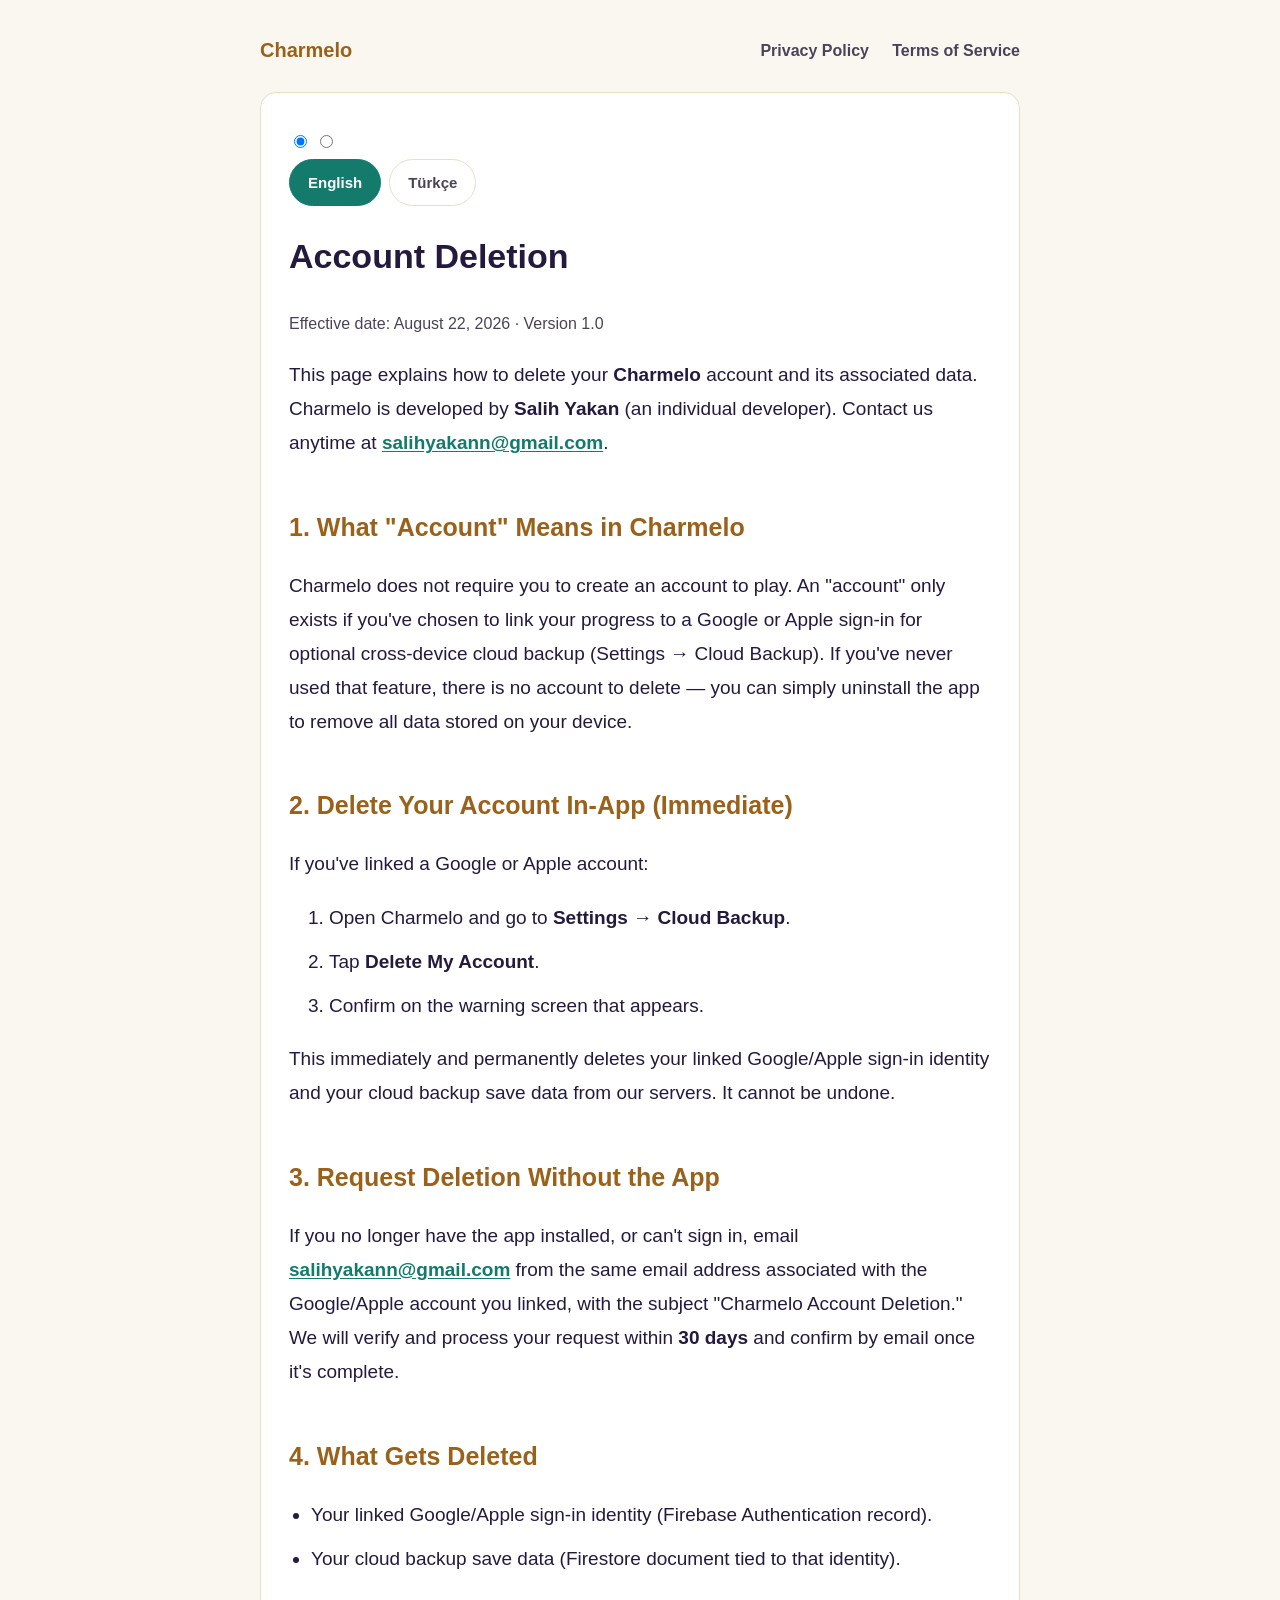
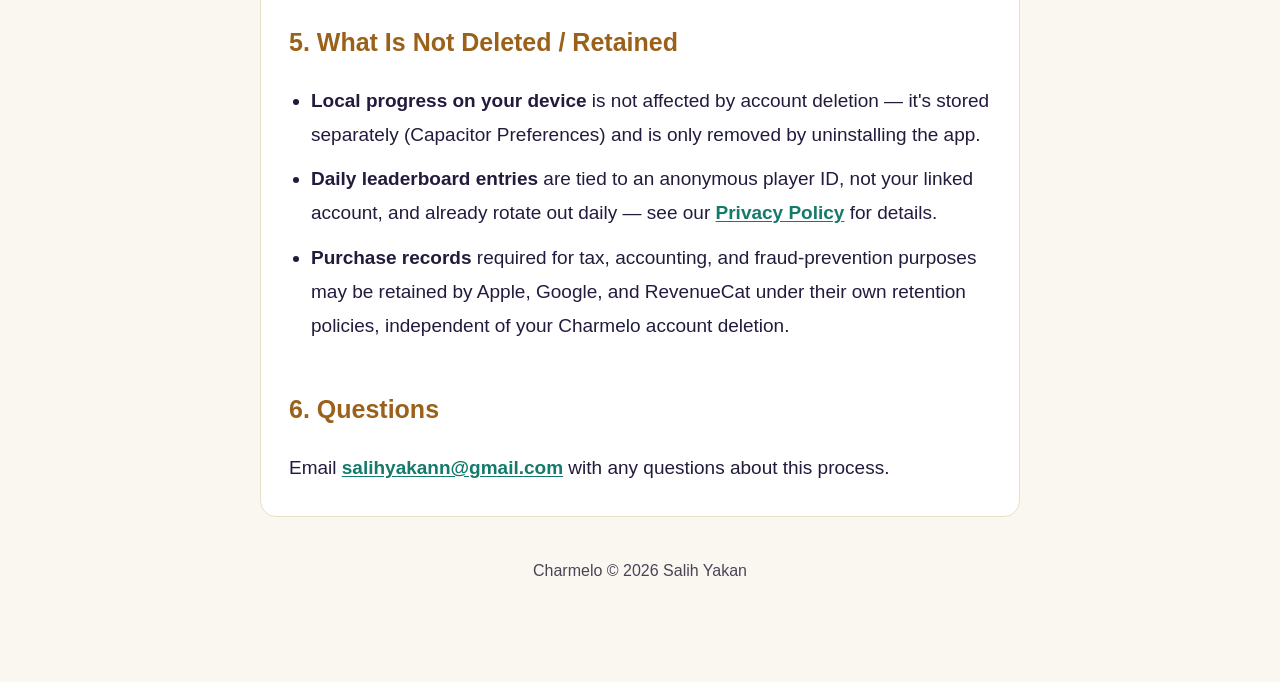
==== account-deletion.html @ 352c4629 "Add account deletion page" ====
<!doctype html>
<html lang="en">
<head>
<meta charset="utf-8">
<meta name="viewport" content="width=device-width, initial-scale=1">
<title>Account Deletion — Charmelo</title>
<link rel="stylesheet" href="style.css">
</head>
<body>
<div class="wrap">
  <header class="site">
    <a class="brand" href="./">Charmelo</a>
    <nav class="top">
      <a href="privacy-policy.html">Privacy Policy</a>
      <a href="terms-of-service.html">Terms of Service</a>
    </nav>
  </header>

  <div class="card">
    <input type="radio" name="lang" id="lang-en" checked>
    <input type="radio" name="lang" id="lang-tr">
    <div class="lang-toggle">
      <label for="lang-en">English</label>
      <label for="lang-tr">Türkçe</label>
    </div>

    <div class="content">
      <div class="doc-en">
        <h1>Account Deletion</h1>
        <p class="muted">Effective date: August 22, 2026 · Version 1.0</p>

        <p>This page explains how to delete your <strong>Charmelo</strong> account and its associated data.
        Charmelo is developed by <strong>Salih Yakan</strong> (an individual developer). Contact us anytime at
        <a href="mailto:salihyakann@gmail.com">salihyakann@gmail.com</a>.</p>

        <h2>1. What "Account" Means in Charmelo</h2>
        <p>Charmelo does not require you to create an account to play. An "account" only exists if you've
        chosen to link your progress to a Google or Apple sign-in for optional cross-device cloud backup
        (Settings → Cloud Backup). If you've never used that feature, there is no account to delete — you can
        simply uninstall the app to remove all data stored on your device.</p>

        <h2>2. Delete Your Account In-App (Immediate)</h2>
        <p>If you've linked a Google or Apple account:</p>
        <ol>
          <li>Open Charmelo and go to <strong>Settings → Cloud Backup</strong>.</li>
          <li>Tap <strong>Delete My Account</strong>.</li>
          <li>Confirm on the warning screen that appears.</li>
        </ol>
        <p>This immediately and permanently deletes your linked Google/Apple sign-in identity and your cloud
        backup save data from our servers. It cannot be undone.</p>

        <h2>3. Request Deletion Without the App</h2>
        <p>If you no longer have the app installed, or can't sign in, email
        <a href="mailto:salihyakann@gmail.com">salihyakann@gmail.com</a> from the same email address associated
        with the Google/Apple account you linked, with the subject "Charmelo Account Deletion." We will verify
        and process your request within <strong>30 days</strong> and confirm by email once it's complete.</p>

        <h2>4. What Gets Deleted</h2>
        <ul>
          <li>Your linked Google/Apple sign-in identity (Firebase Authentication record).</li>
          <li>Your cloud backup save data (Firestore document tied to that identity).</li>
        </ul>

        <h2>5. What Is Not Deleted / Retained</h2>
        <ul>
          <li><strong>Local progress on your device</strong> is not affected by account deletion — it's stored
          separately (Capacitor Preferences) and is only removed by uninstalling the app.</li>
          <li><strong>Daily leaderboard entries</strong> are tied to an anonymous player ID, not your linked
          account, and already rotate out daily — see our
          <a href="privacy-policy.html">Privacy Policy</a> for details.</li>
          <li><strong>Purchase records</strong> required for tax, accounting, and fraud-prevention purposes may
          be retained by Apple, Google, and RevenueCat under their own retention policies, independent of your
          Charmelo account deletion.</li>
        </ul>

        <h2>6. Questions</h2>
        <p>Email <a href="mailto:salihyakann@gmail.com">salihyakann@gmail.com</a> with any questions about this
        process.</p>
      </div>

      <div class="doc-tr">
        <h1>Hesap Silme</h1>
        <p class="muted">Yürürlük tarihi: 22 Ağustos 2026 · Sürüm 1.0</p>

        <p>Bu sayfa, <strong>Charmelo</strong> hesabınızı ve ilişkili verilerinizi nasıl silebileceğinizi
        açıklar. Charmelo, bireysel geliştirici <strong>Salih Yakan</strong> tarafından geliştirilmektedir. Bize
        her zaman <a href="mailto:salihyakann@gmail.com">salihyakann@gmail.com</a> adresinden ulaşabilirsiniz.</p>

        <h2>1. Charmelo'da "Hesap" Ne Anlama Gelir</h2>
        <p>Charmelo'yu oynamak için hesap oluşturmanız gerekmez. Bir "hesap", yalnızca ilerlemenizi opsiyonel
        cihazlar arası bulut yedeklemesi için bir Google veya Apple girişine bağlamayı seçtiyseniz var olur
        (Ayarlar → Bulut Yedekleme). Bu özelliği hiç kullanmadıysanız silinecek bir hesap yoktur — cihazınızda
        saklanan tüm verileri kaldırmak için uygulamayı kaldırmanız yeterlidir.</p>

        <h2>2. Hesabınızı Uygulama İçinden Silin (Anında)</h2>
        <p>Bir Google veya Apple hesabı bağladıysanız:</p>
        <ol>
          <li>Charmelo'yu açın ve <strong>Ayarlar → Bulut Yedekleme</strong>'ye gidin.</li>
          <li><strong>Hesabımı Sil</strong>'e dokunun.</li>
          <li>Görüntülenen uyarı ekranında işlemi onaylayın.</li>
        </ol>
        <p>Bu işlem, bağlı Google/Apple giriş kimliğinizi ve bulut yedek verinizi sunucularımızdan anında ve
        kalıcı olarak siler. Geri alınamaz.</p>

        <h2>3. Uygulama Olmadan Silme Talebi</h2>
        <p>Uygulama artık cihazınızda yoksa veya giriş yapamıyorsanız, bağladığınız Google/Apple hesabıyla
        ilişkili e-posta adresinizden "Charmelo Hesap Silme" konu başlığıyla
        <a href="mailto:salihyakann@gmail.com">salihyakann@gmail.com</a> adresine yazın. Talebinizi doğrulayıp
        <strong>30 gün</strong> içinde işleme alacak ve tamamlandığında size e-posta ile bildireceğiz.</p>

        <h2>4. Neler Silinir</h2>
        <ul>
          <li>Bağlı Google/Apple giriş kimliğiniz (Firebase Authentication kaydı).</li>
          <li>O kimliğe bağlı bulut yedek verisi (Firestore belgesi).</li>
        </ul>

        <h2>5. Neler Silinmez / Saklanır</h2>
        <ul>
          <li><strong>Cihazınızdaki yerel ilerleme</strong> hesap silme işleminden etkilenmez — ayrı olarak
          saklanır (Capacitor Preferences) ve yalnızca uygulamayı kaldırarak silinir.</li>
          <li><strong>Günlük sıralama kayıtları</strong> bağlı hesabınıza değil anonim oyuncu kimliğinize
          bağlıdır ve zaten her gün yenilenir — ayrıntılar için
          <a href="privacy-policy.html">Gizlilik Politikası</a>'na bakın.</li>
          <li><strong>Satın alma kayıtları</strong>, vergi, muhasebe ve dolandırıcılık önleme amacıyla Apple,
          Google ve RevenueCat tarafından kendi saklama politikaları kapsamında, Charmelo hesap silme işleminizden
          bağımsız olarak tutulabilir.</li>
        </ul>

        <h2>6. Sorular</h2>
        <p>Bu süreçle ilgili sorularınız için: <a href="mailto:salihyakann@gmail.com">salihyakann@gmail.com</a>.</p>
      </div>
    </div>
  </div>

  <footer class="site">
    <p class="muted">Charmelo © 2026 Salih Yakan</p>
  </footer>
</div>
</body>
</html>
---- style.css ----
:root {
  --bg: #faf7f0;
  --card: #ffffff;
  --text: #241a3d;
  --muted: #4a4358;
  --accent: #9a611a;
  --accent2: #147a6b;
  --border: #e8dfc9;
  --chip-text: #ffffff;
}

@media (prefers-color-scheme: dark) {
  :root {
    --bg: #14101f;
    --card: #1e1836;
    --text: #f2eefc;
    --muted: #c3b9e0;
    --accent: #f5c518;
    --accent2: #5be3c9;
    --border: #34294f;
    --chip-text: #0a0a0a;
  }
}

* { box-sizing: border-box; }

body {
  margin: 0;
  font-family: -apple-system, BlinkMacSystemFont, "Segoe UI", Roboto, Helvetica, Arial, sans-serif;
  background: var(--bg);
  color: var(--text);
  font-size: 19px;
  line-height: 1.8;
}

.wrap {
  max-width: 800px;
  margin: 0 auto;
  padding: 32px 20px 80px;
}

header.site {
  display: flex;
  align-items: center;
  justify-content: space-between;
  margin-bottom: 24px;
  flex-wrap: wrap;
  gap: 12px;
}

.brand {
  font-weight: 800;
  font-size: 20px;
  color: var(--accent);
  text-decoration: none;
}

nav.top a {
  color: var(--muted);
  text-decoration: none;
  margin-left: 18px;
  font-size: 16px;
  font-weight: 600;
}
nav.top a:hover { color: var(--accent2); }

.card {
  background: var(--card);
  border: 1px solid var(--border);
  border-radius: 16px;
  padding: 32px 28px 12px;
}

h1 { font-size: 34px; margin-top: 0; }
h2 { font-size: 25px; margin-top: 44px; margin-bottom: 14px; color: var(--accent); }
p, li { color: var(--text); font-size: 19px; }
li { margin-bottom: 10px; }
.muted { color: var(--muted); font-size: 16px; }
ul { padding-left: 22px; }
a {
  color: var(--accent2);
  text-decoration: underline;
  text-underline-offset: 2px;
  font-weight: 600;
}
a:hover { color: var(--accent); }

.lang-toggle { display: flex; gap: 8px; margin-bottom: 20px; }
.lang-toggle input { display: none; }
.lang-toggle label {
  cursor: pointer;
  padding: 9px 18px;
  border-radius: 999px;
  border: 1px solid var(--border);
  font-size: 15px;
  font-weight: 700;
  color: var(--muted);
}
#lang-en:checked ~ .lang-toggle label[for="lang-en"],
#lang-tr:checked ~ .lang-toggle label[for="lang-tr"] {
  background: var(--accent2);
  color: var(--chip-text);
  border-color: var(--accent2);
}
.doc-tr, .doc-en { display: none; }
#lang-en:checked ~ .content .doc-en { display: block; }
#lang-tr:checked ~ .content .doc-tr { display: block; }

footer.site {
  margin-top: 40px;
  text-align: center;
}

.home-links {
  display: grid;
  gap: 16px;
  margin-top: 24px;
}
.home-links a.tile {
  display: block;
  background: var(--card);
  border: 1px solid var(--border);
  border-radius: 14px;
  padding: 20px;
  text-decoration: none;
  color: var(--text);
  font-weight: 700;
}
.home-links a.tile span {
  display: block;
  font-weight: 400;
  color: var(--muted);
  font-size: 16px;
  margin-top: 4px;
}
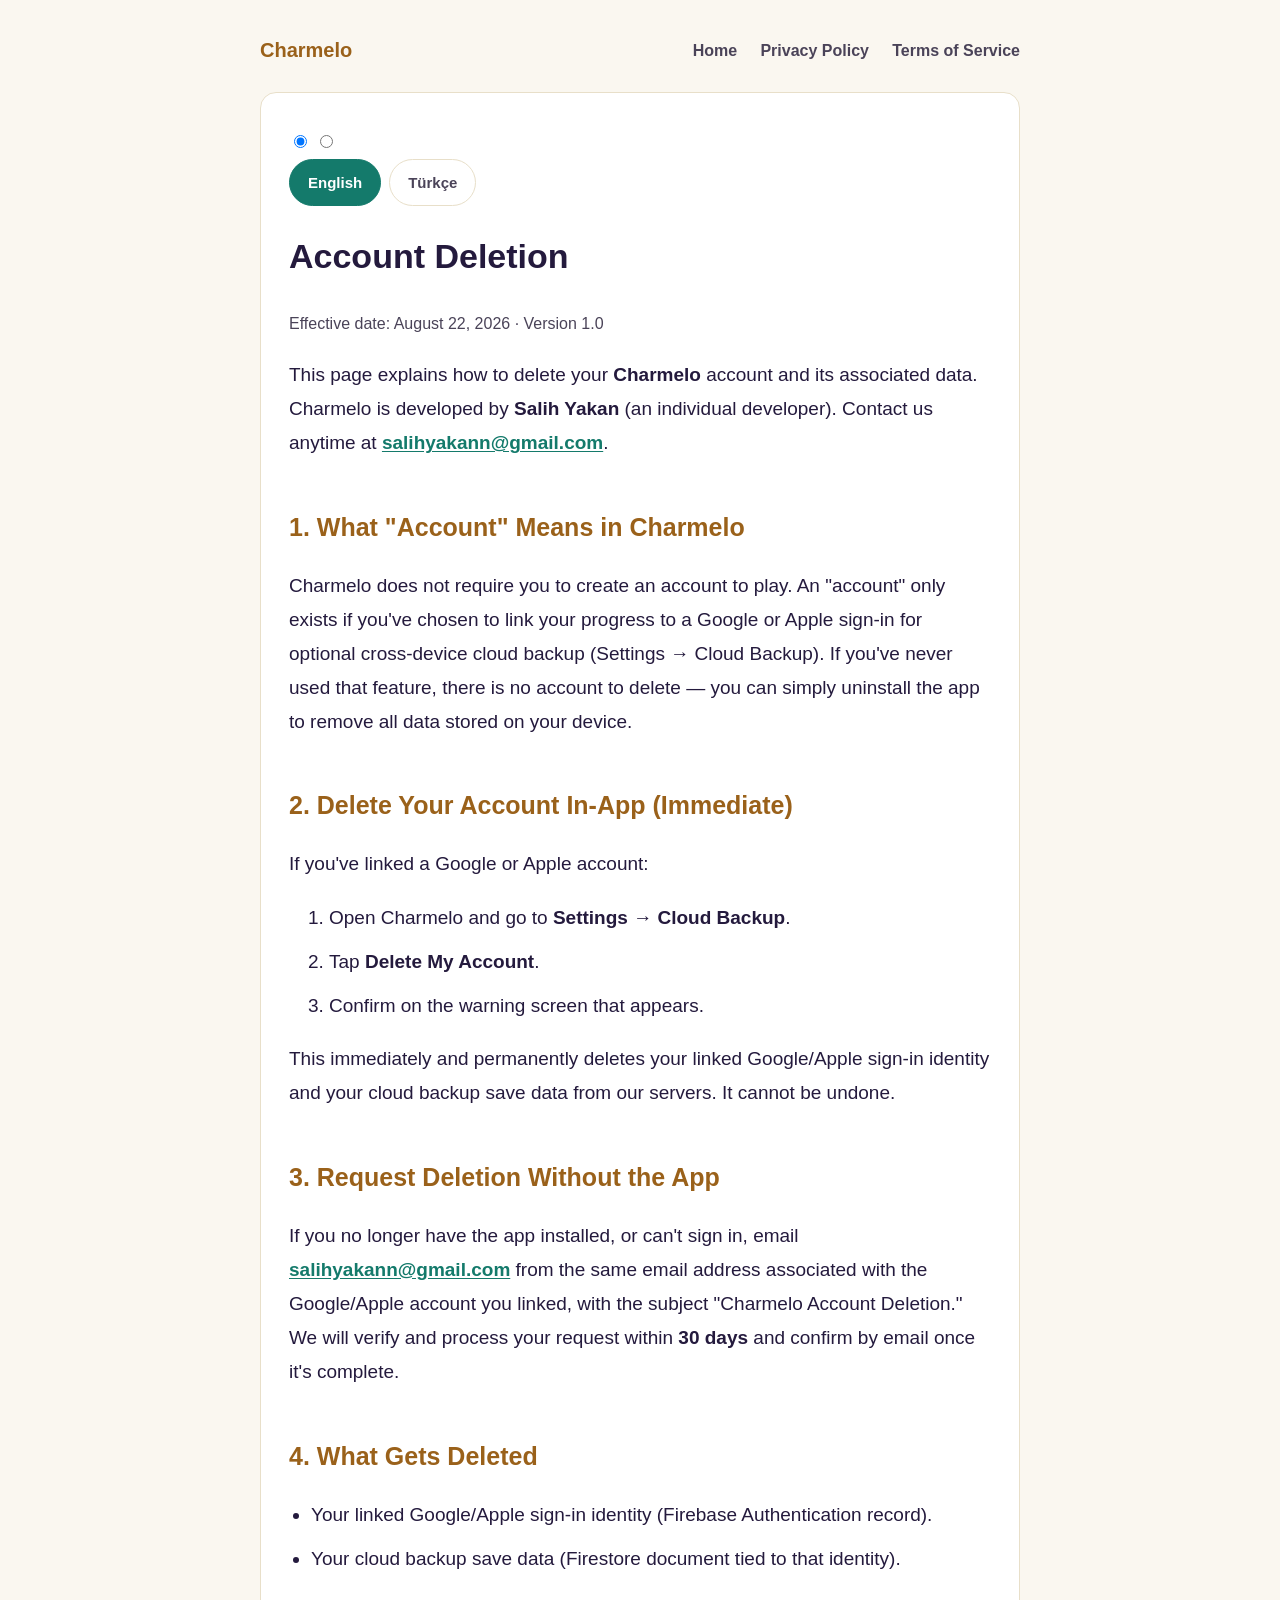
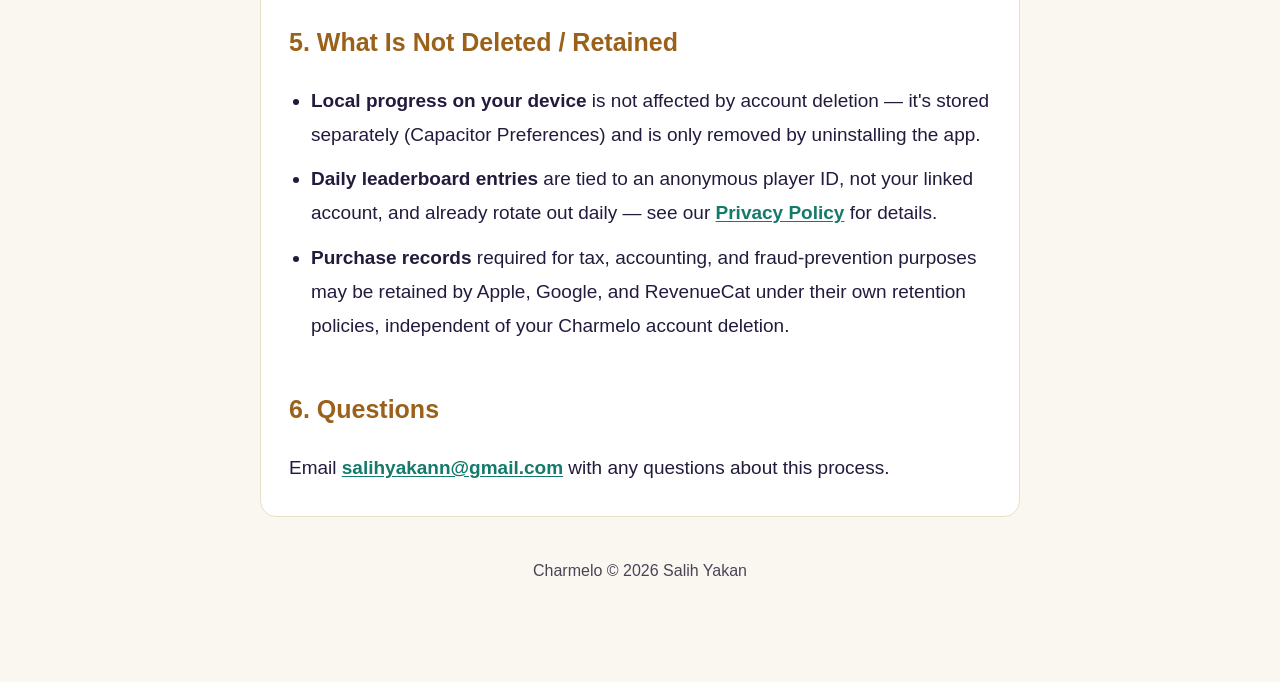
==== commit 49b71d2d: "Rebrand legal pages from Wonderkin to Charmelo Store listing shows "Charmelo", but these pages still" ====
--- a/account-deletion.html
+++ b/account-deletion.html
@@ -11,6 +11,7 @@
   <header class="site">
     <a class="brand" href="./">Charmelo</a>
     <nav class="top">
+      <a href="index.html">Home</a>
       <a href="privacy-policy.html">Privacy Policy</a>
       <a href="terms-of-service.html">Terms of Service</a>
     </nav>
